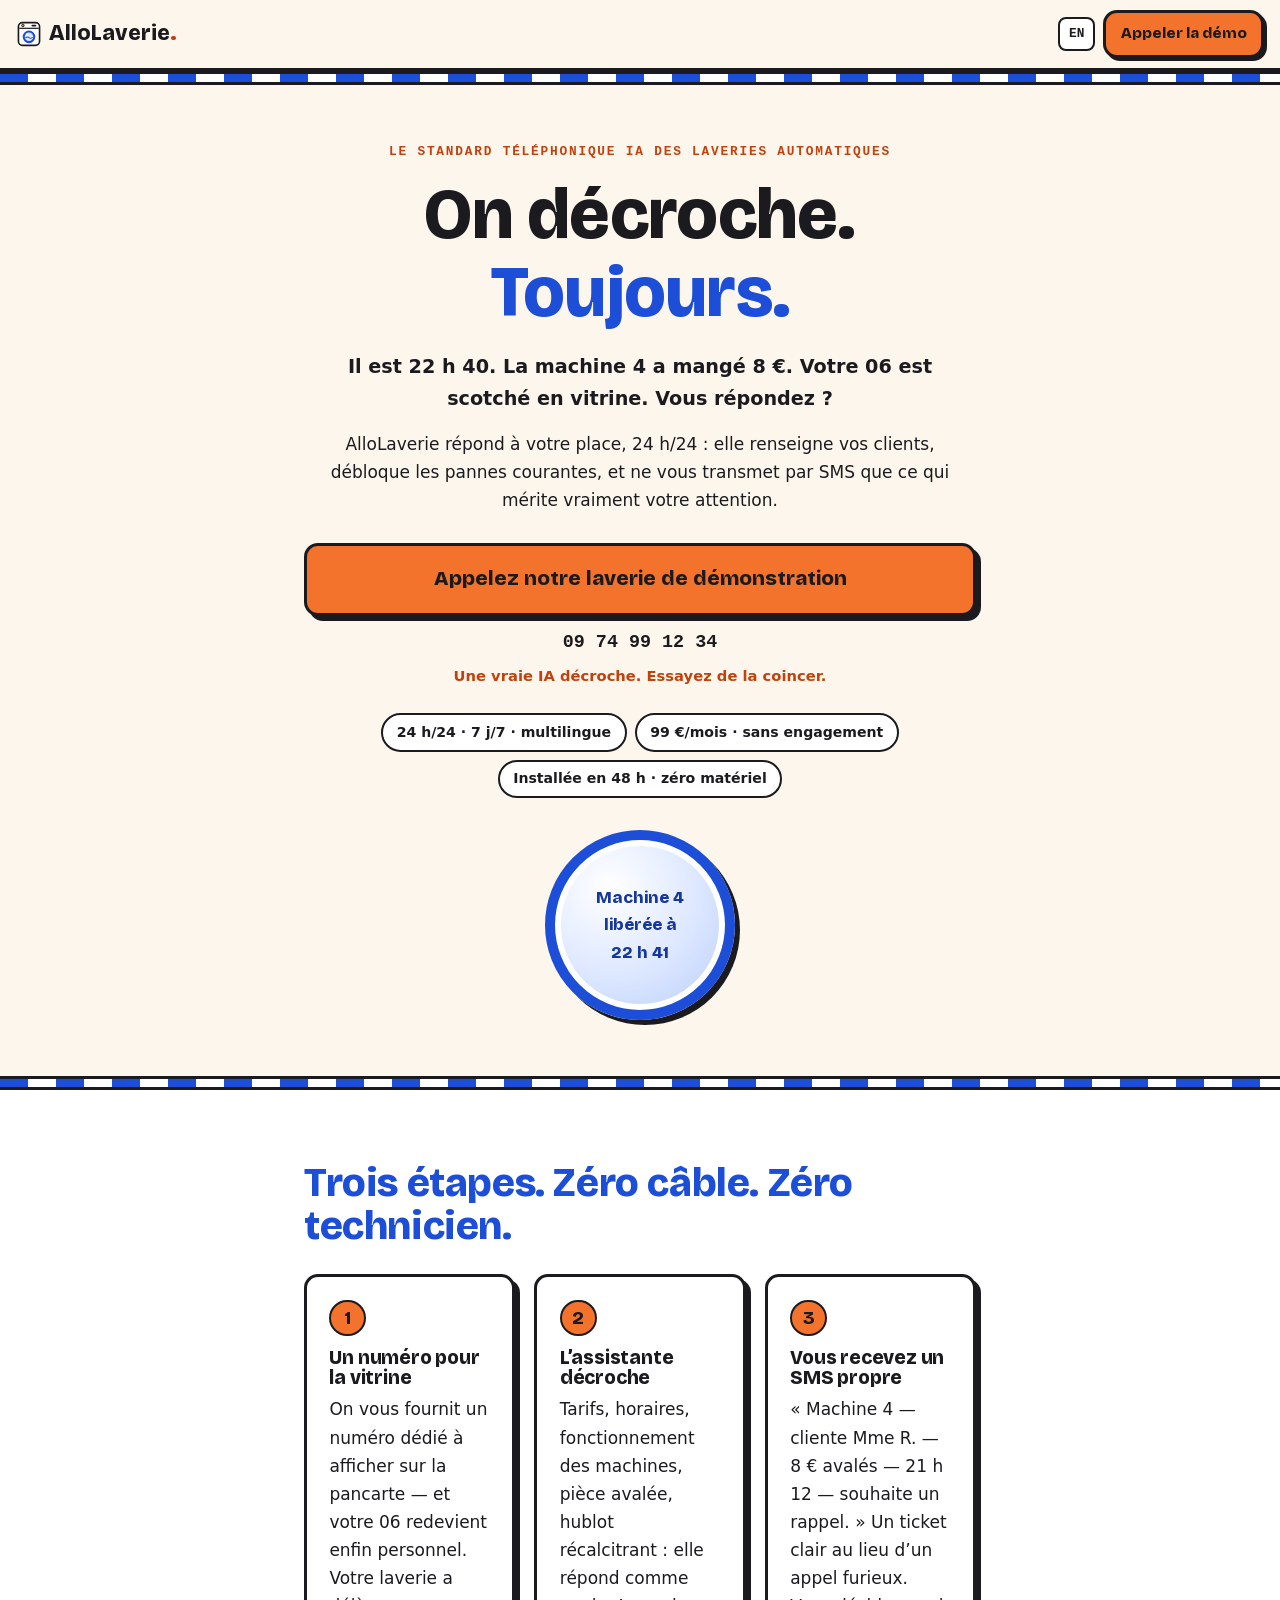
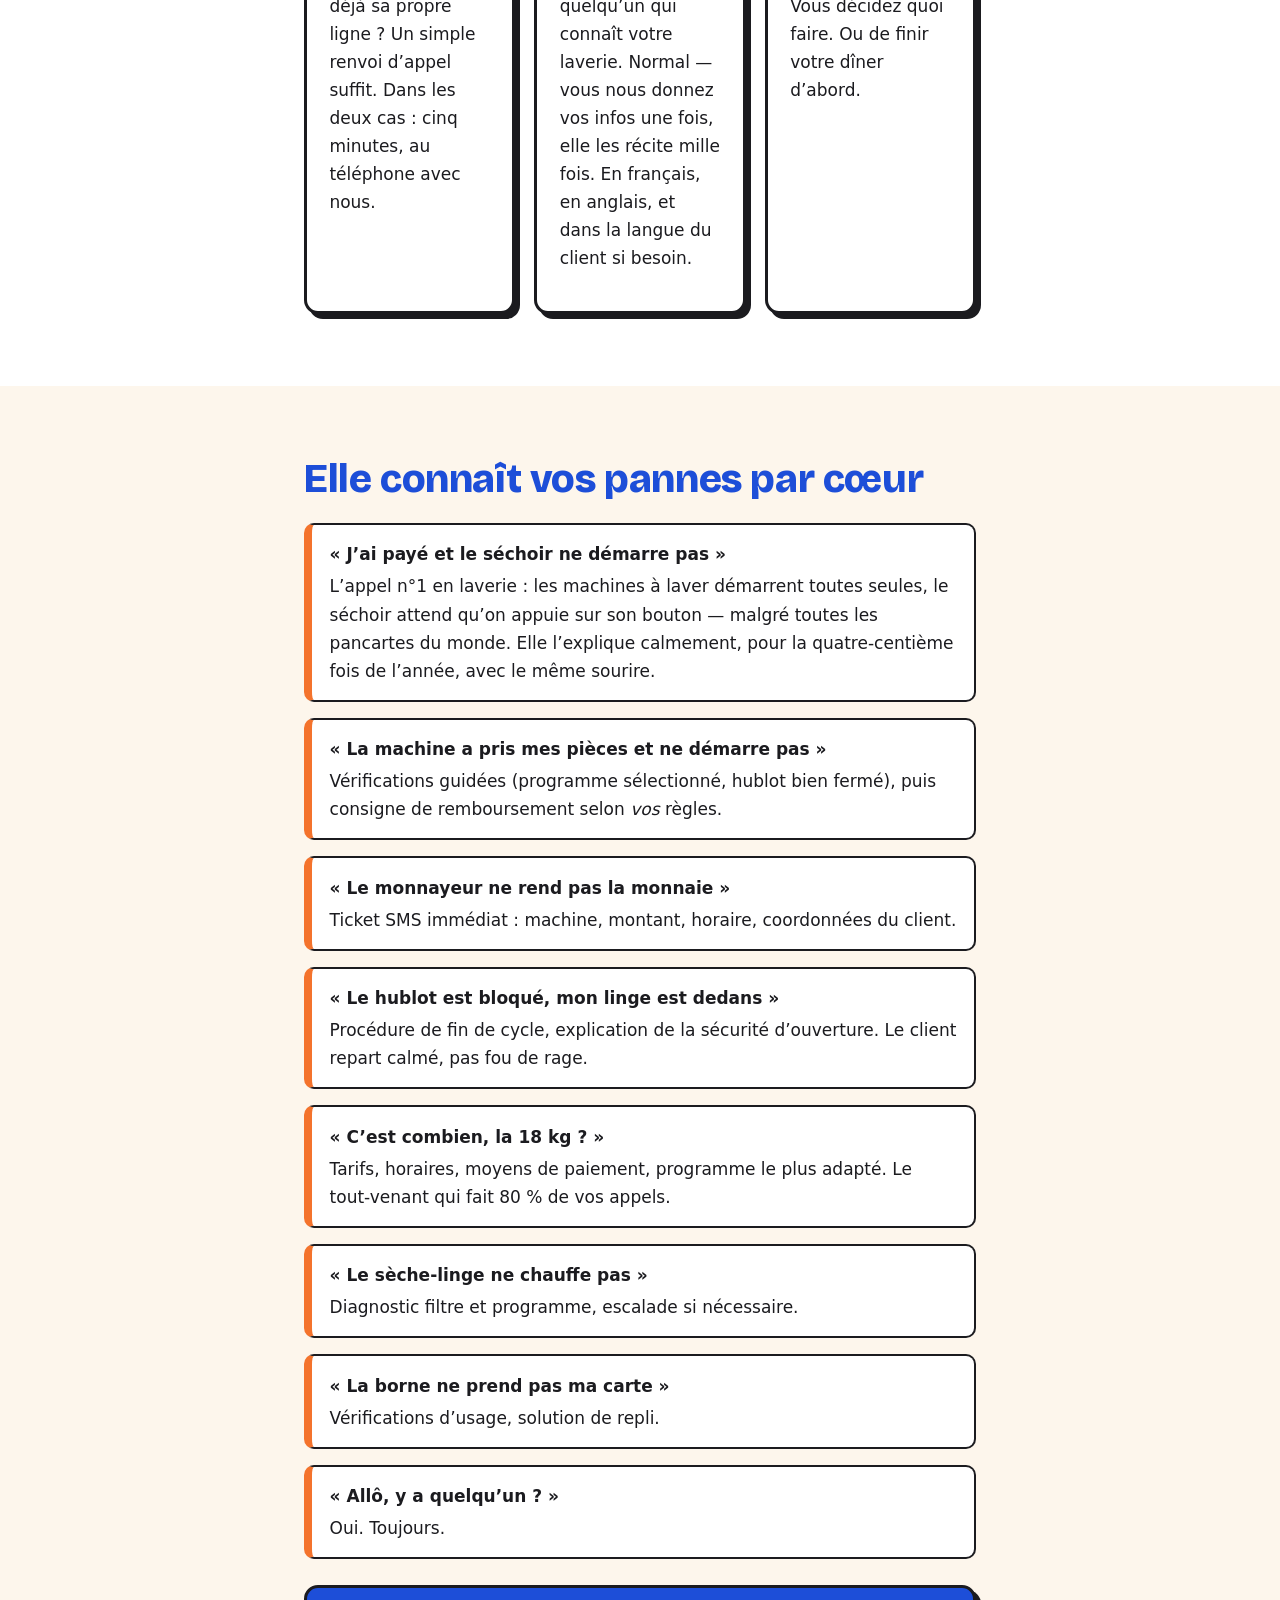
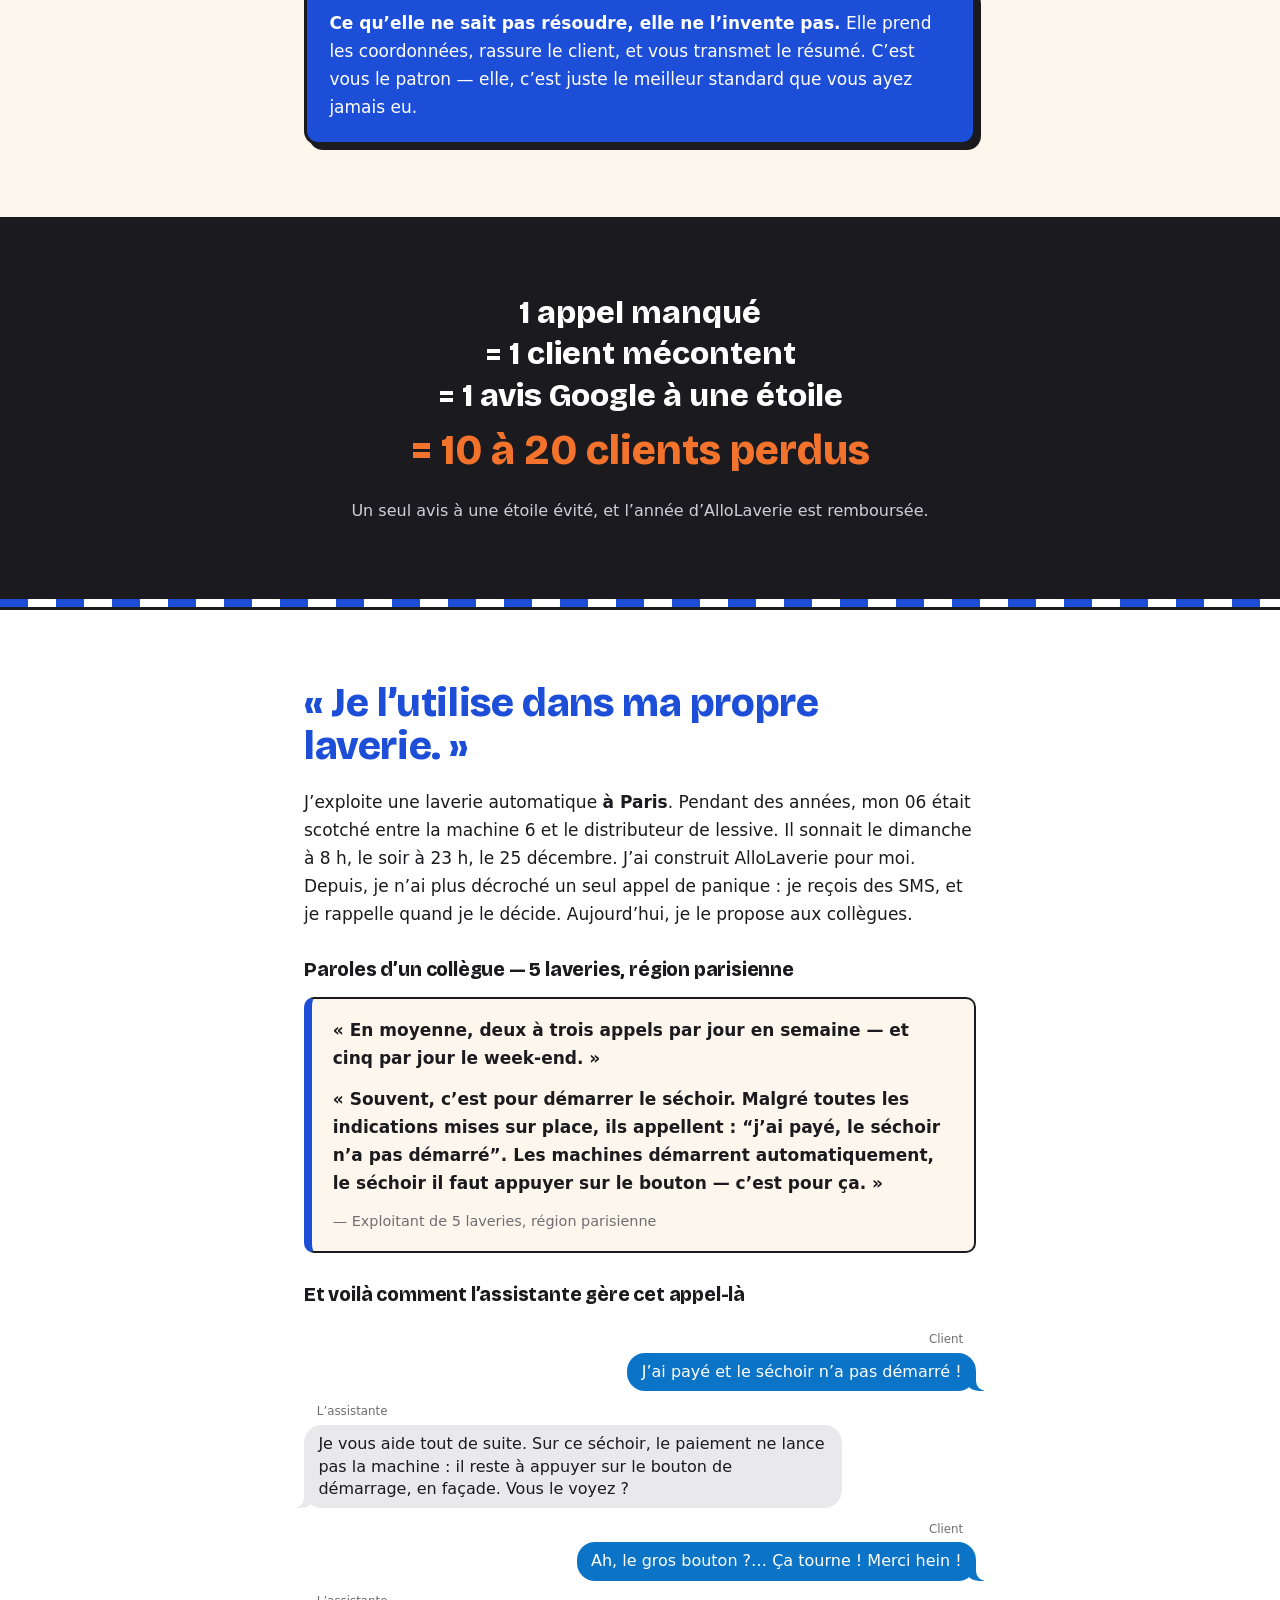
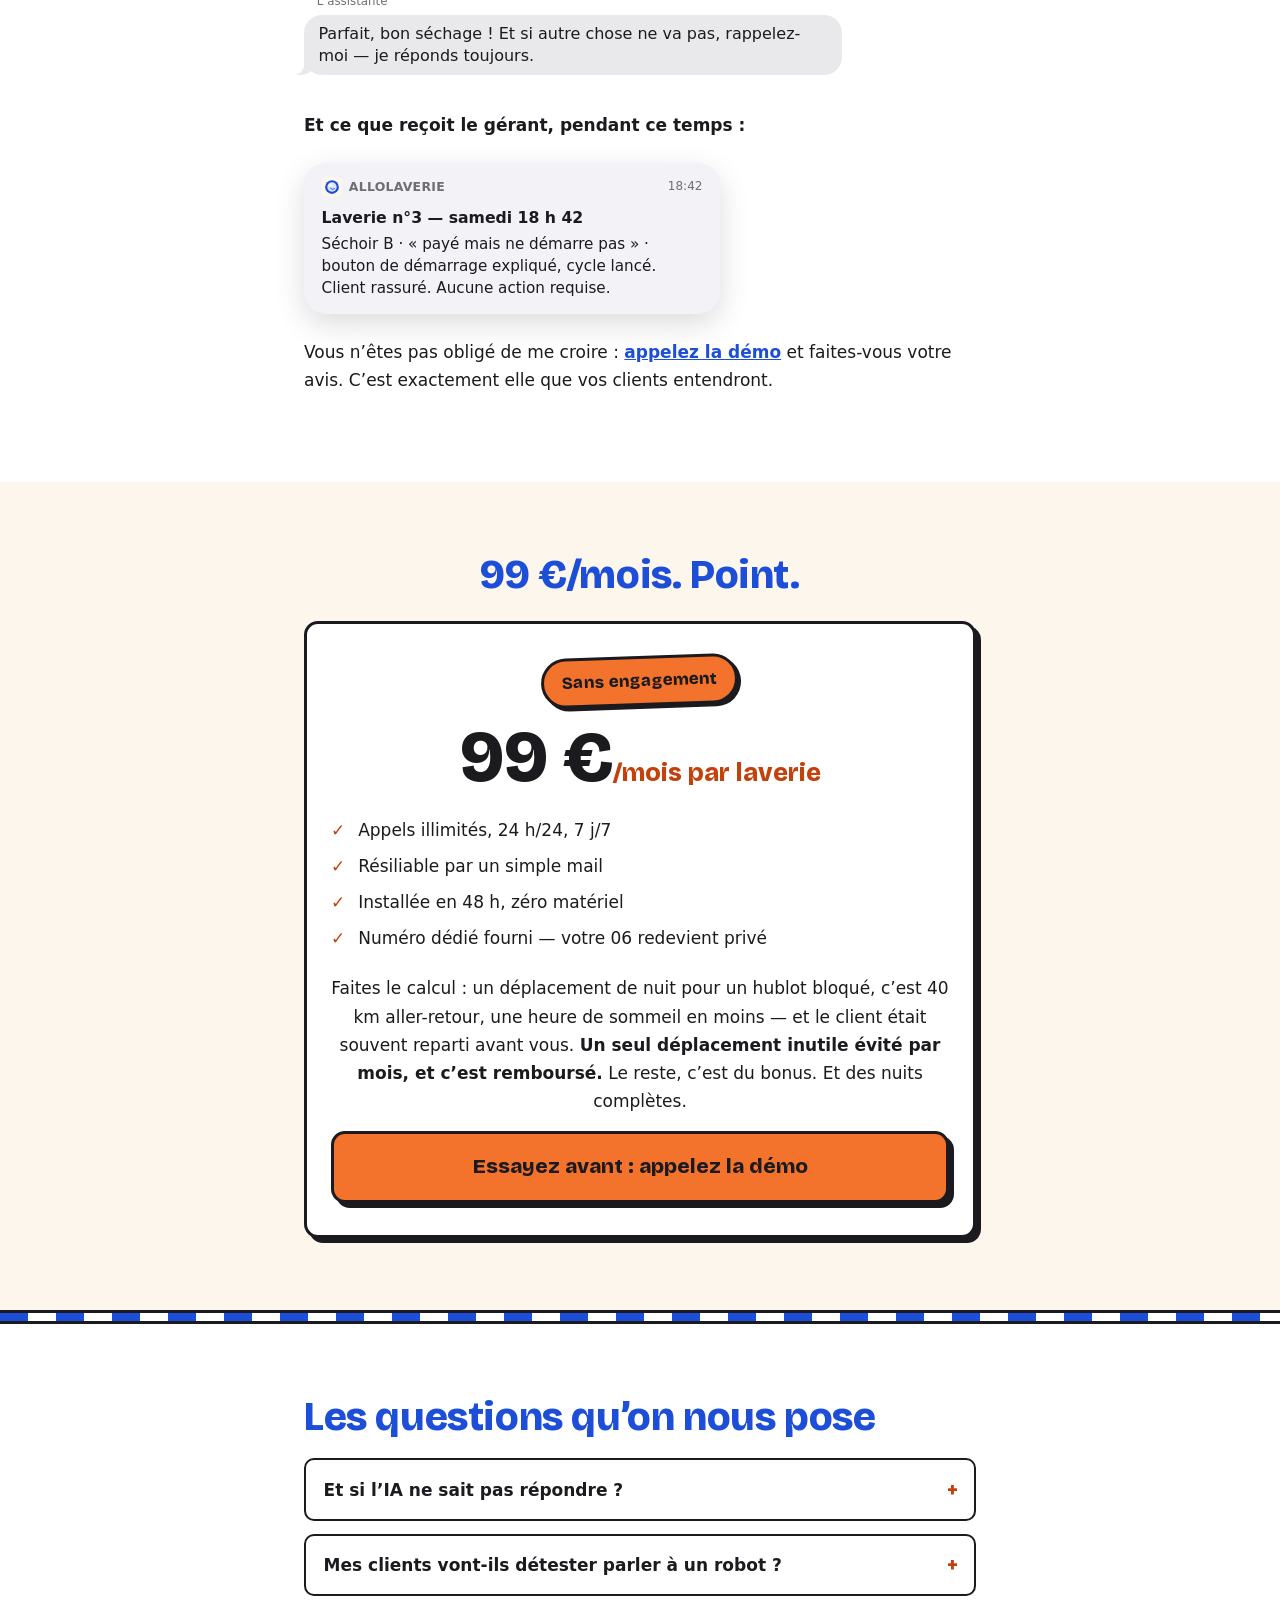
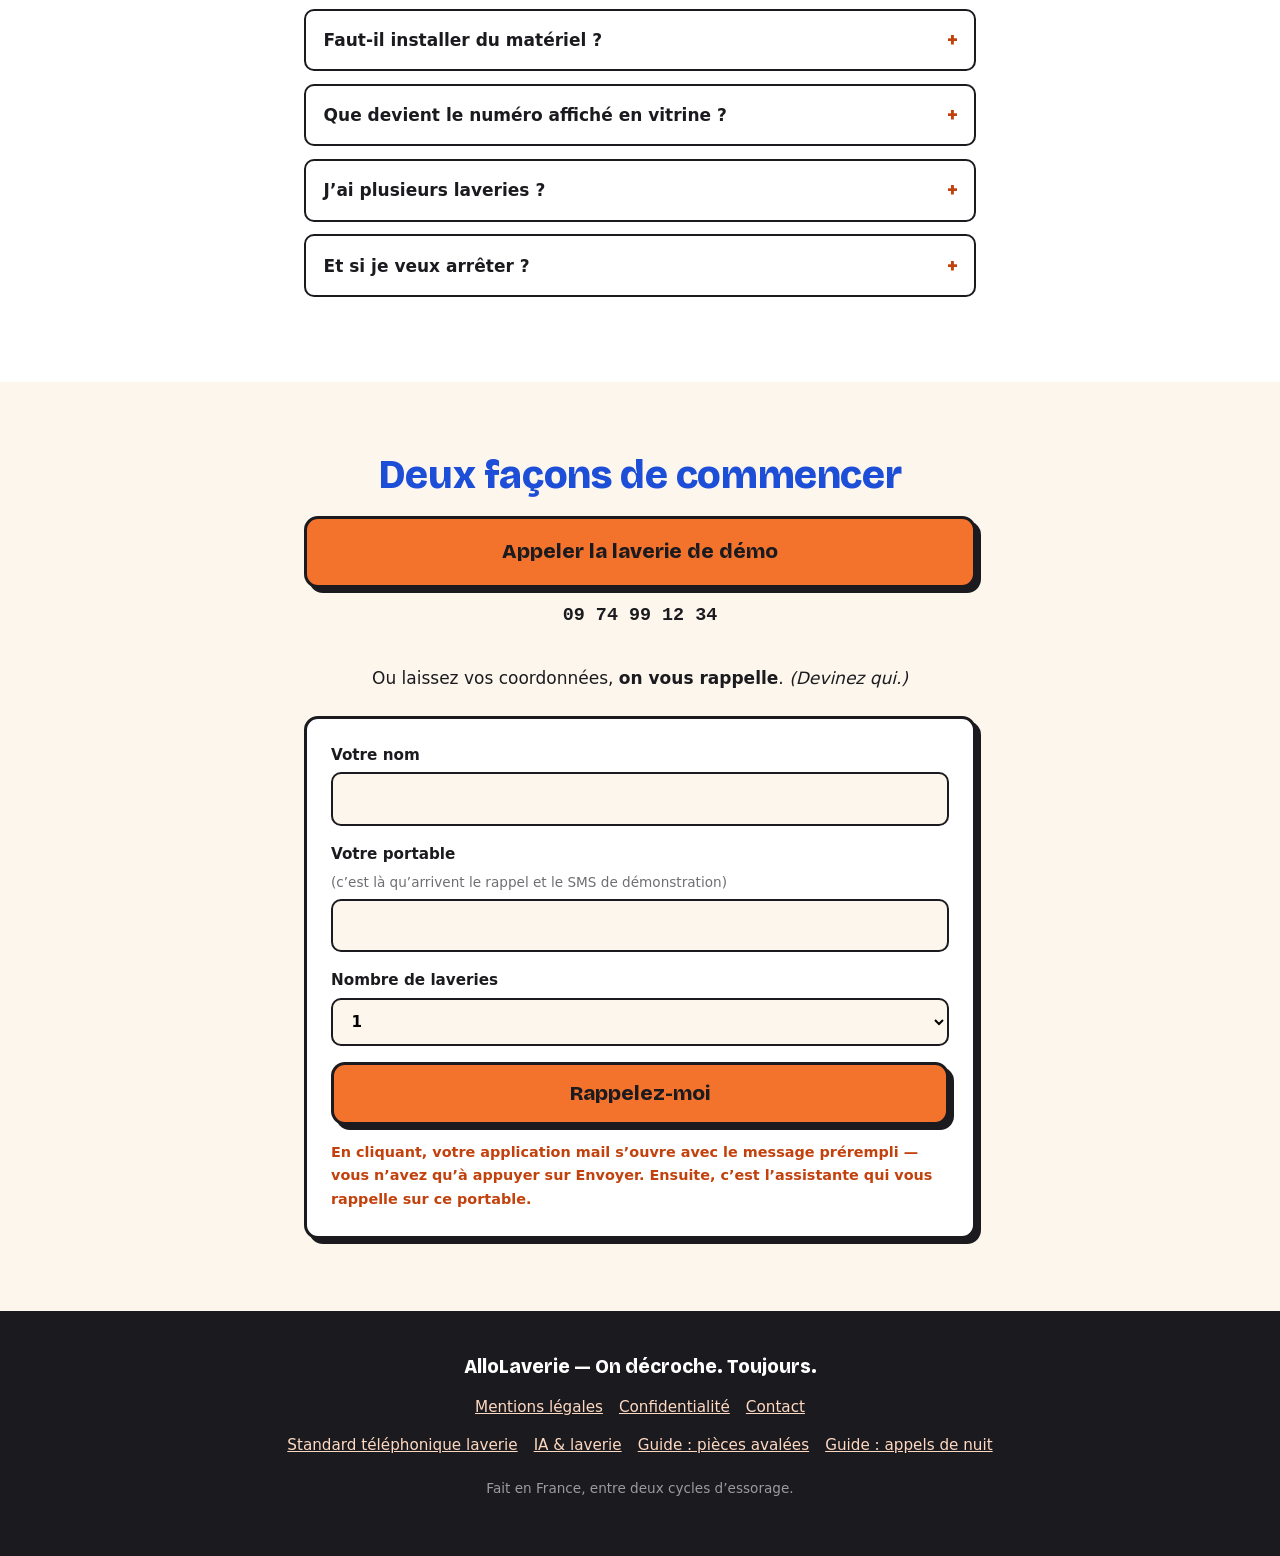
==== index.html @ 51d20155 "AlloLaverie — site vitrine statique (FR/EN) Standard téléphonique IA pour laveries automatiques. His" ====
<!DOCTYPE html>
<html lang="fr">
<head>
  <meta charset="utf-8">
  <meta name="viewport" content="width=device-width, initial-scale=1">
  <title>AlloLaverie — Standard téléphonique IA pour laveries automatiques. On décroche. Toujours.</title>
  <meta name="description" content="AlloLaverie est un standard téléphonique IA pour laveries automatiques en France : réponse 24 h/24, diagnostic des pannes courantes, résumé par SMS au gérant. 99 €/mois sans engagement, installé en 48 h sans matériel.">
  <link rel="canonical" href="https://allolaverie.fr/">
  <link rel="alternate" hreflang="fr" href="https://allolaverie.fr/">
  <link rel="alternate" hreflang="en" href="https://allolaverie.fr/en/">
  <link rel="alternate" hreflang="x-default" href="https://allolaverie.fr/">
  <link rel="icon" href="/assets/img/favicon.svg" type="image/svg+xml">
  <link rel="preload" href="/assets/fonts/bricolage-800-latin.woff2" as="font" type="font/woff2" crossorigin>
  <link rel="stylesheet" href="/assets/style.css">
  <meta name="theme-color" content="#fdf6ec">

  <!-- Open Graph / Facebook — canal d’acquisition principal -->
  <meta property="og:type" content="website">
  <meta property="og:url" content="https://allolaverie.fr/">
  <meta property="og:title" content="AlloLaverie — On décroche. Toujours.">
  <meta property="og:description" content="Le standard téléphonique IA des laveries automatiques. Vos clients sont renseignés 24 h/24, vous recevez un SMS propre au lieu d’un appel furieux. 99 €/mois, sans engagement, zéro matériel.">
  <meta property="og:image" content="https://allolaverie.fr/assets/img/og-image.png">
  <meta property="og:locale" content="fr_FR">
  <meta name="twitter:card" content="summary_large_image">

  <script type="application/ld+json">
  {
    "@context": "https://schema.org",
    "@graph": [
      {
        "@type": "Organization",
        "@id": "https://allolaverie.fr/#org",
        "name": "AlloLaverie",
        "url": "https://allolaverie.fr/",
        "logo": "https://allolaverie.fr/assets/img/favicon.svg",
        "slogan": "On décroche. Toujours.",
        "description": "AlloLaverie est un standard téléphonique IA pour laveries automatiques en France : réponse 24 h/24, diagnostic des pannes courantes, résumé par SMS au gérant, 99 €/mois sans engagement.",
        "email": "aravinthan.krishnakumar@gmail.com",
        "areaServed": "FR"
      },
      {
        "@type": "SoftwareApplication",
        "name": "AlloLaverie",
        "applicationCategory": "BusinessApplication",
        "operatingSystem": "Téléphone — aucun matériel ni logiciel à installer",
        "description": "Standard téléphonique IA pour laveries automatiques : l’assistante vocale répond 24 h/24 et 7 j/7, renseigne les clients (tarifs, fonctionnement des machines), diagnostique les incidents courants (pièces avalées, monnaie non rendue, hublot bloqué) et transmet au gérant un résumé par SMS.",
        "offers": {
          "@type": "Offer",
          "price": "99",
          "priceCurrency": "EUR",
          "description": "99 € par mois et par laverie, sans engagement, installation en 48 h : numéro dédié fourni pour la vitrine, ou renvoi d’appel de la ligne existante."
        },
        "provider": { "@id": "https://allolaverie.fr/#org" },
        "inLanguage": "fr"
      },
      {
        "@type": "FAQPage",
        "mainEntity": [
          {
            "@type": "Question",
            "name": "Et si l’IA ne sait pas répondre ?",
            "acceptedAnswer": { "@type": "Answer", "text": "Elle ne bluffe jamais. Quand elle atteint sa limite, elle prend le nom, le numéro et le problème, annonce un rappel, et envoie le résumé par SMS au gérant. Le client est écouté, le gérant est prévenu." }
          },
          {
            "@type": "Question",
            "name": "Mes clients vont-ils détester parler à un robot ?",
            "acceptedAnswer": { "@type": "Answer", "text": "Ce que les clients détestent, c’est tomber sur un répondeur — ou sur rien. L’assistante décroche à la première sonnerie, parle naturellement et règle la majorité des cas sur-le-champ. Une démo appelable permet de juger sur pièce." }
          },
          {
            "@type": "Question",
            "name": "Faut-il installer du matériel ?",
            "acceptedAnswer": { "@type": "Answer", "text": "Non. Pas de boîtier, pas de carte SIM, pas de technicien. Un numéro dédié à afficher en vitrine, ou un renvoi d’appel si la laverie possède sa propre ligne — activé en cinq minutes." }
          },
          {
            "@type": "Question",
            "name": "Que devient le numéro affiché en vitrine ?",
            "acceptedAnswer": { "@type": "Answer", "text": "Si le numéro affiché est le 06 personnel du gérant (le cas le plus courant), AlloLaverie fournit un numéro dédié à afficher à la place et le portable redevient privé. Si la laverie possède sa propre ligne, un renvoi d’appel vers AlloLaverie suffit, sans rien changer en vitrine." }
          },
          {
            "@type": "Question",
            "name": "J’ai plusieurs laveries ?",
            "acceptedAnswer": { "@type": "Answer", "text": "Chaque site a sa configuration (tarifs, machines, horaires) et chaque SMS indique quelle laverie appelle. Comptez 99 € par mois et par laverie ; au-delà de trois, contactez-nous." }
          },
          {
            "@type": "Question",
            "name": "Et si je veux arrêter ?",
            "acceptedAnswer": { "@type": "Answer", "text": "Sans engagement : un mail, le renvoi d’appel est coupé, tout redevient comme avant. Sans frais ni préavis." }
          }
        ]
      }
    ]
  }
  </script>
</head>
<body>
  <a class="skip-link" href="#contenu-principal">Aller au contenu</a>

  <header class="site">
    <a class="logo" href="/"><img src="/assets/img/picto-laverie.svg" alt="" width="26" height="26">AlloLaverie<span class="point">.</span></a>
    <div class="header-droite">
      <a class="btn-lang" href="/en/" hreflang="en" lang="en">EN</a>
      <a class="btn btn-appel-mini" href="tel:+33974991234">Appeler la démo</a>
    </div>
  </header>
  <div class="rayures" role="presentation"></div>

  <main id="contenu-principal">

    <!-- ================= HERO ================= -->
    <section class="hero centre">
      <div class="contenu">
        <p class="surtitre">Le standard téléphonique IA des laveries automatiques</p>
        <h1>On décroche.<br><span class="accent">Toujours.</span></h1>
        <p class="douleur">Il est 22 h 40. La machine 4 a mangé 8 €. Votre 06 est scotché en vitrine. Vous répondez&nbsp;?</p>
        <p class="pitch">AlloLaverie répond à votre place, 24&nbsp;h/24&nbsp;: elle renseigne vos clients, débloque les pannes courantes, et ne vous transmet par SMS que ce qui mérite vraiment votre attention.</p>

        <a class="btn btn-appel" href="tel:+33974991234">Appelez notre laverie de démonstration</a>
        <p class="numero-demo">09 74 99 12 34</p>
        <p class="numero-note">Une vraie IA décroche. Essayez de la coincer.</p>

        <ul class="badges">
          <li>24 h/24 · 7 j/7 · multilingue</li>
          <li>99 €/mois · sans engagement</li>
          <li>Installée en 48 h · zéro matériel</li>
        </ul>

        <div class="hublot" aria-hidden="true">
          <span>Machine 4<br>libérée à<br>22 h 41</span>
        </div>
      </div>
    </section>

    <div class="rayures" role="presentation"></div>

    <!-- ================= COMMENT ÇA MARCHE ================= -->
    <section class="fond-blanc" id="comment-ca-marche">
      <div class="contenu">
        <h2>Trois étapes. Zéro câble. Zéro technicien.</h2>
        <div class="etapes">
          <article class="etape">
            <span class="num" aria-hidden="true">1</span>
            <h3>Un numéro pour la vitrine</h3>
            <p>On vous fournit un numéro dédié à afficher sur la pancarte — et votre 06 redevient enfin personnel. Votre laverie a déjà sa propre ligne&nbsp;? Un simple renvoi d’appel suffit. Dans les deux cas&nbsp;: cinq minutes, au téléphone avec nous.</p>
          </article>
          <article class="etape">
            <span class="num" aria-hidden="true">2</span>
            <h3>L’assistante décroche</h3>
            <p>Tarifs, horaires, fonctionnement des machines, pièce avalée, hublot récalcitrant&nbsp;: elle répond comme quelqu’un qui connaît votre laverie. Normal — vous nous donnez vos infos une fois, elle les récite mille fois. En français, en anglais, et dans la langue du client si besoin.</p>
          </article>
          <article class="etape">
            <span class="num" aria-hidden="true">3</span>
            <h3>Vous recevez un SMS propre</h3>
            <p>«&nbsp;Machine 4 — cliente Mme R. — 8 € avalés — 21 h 12 — souhaite un rappel.&nbsp;» Un ticket clair au lieu d’un appel furieux. Vous décidez quoi faire. Ou de finir votre dîner d’abord.</p>
          </article>
        </div>
      </div>
    </section>

    <!-- ================= INCIDENTS ================= -->
    <section id="incidents">
      <div class="contenu">
        <h2>Elle connaît vos pannes par cœur</h2>
        <ul class="incidents">
          <li>
            <span class="citation">«&nbsp;J’ai payé et le séchoir ne démarre pas&nbsp;»</span>
            L’appel n°1 en laverie&nbsp;: les machines à laver démarrent toutes seules, le séchoir attend qu’on appuie sur son bouton — malgré toutes les pancartes du monde. Elle l’explique calmement, pour la quatre-centième fois de l’année, avec le même sourire.
          </li>
          <li>
            <span class="citation">«&nbsp;La machine a pris mes pièces et ne démarre pas&nbsp;»</span>
            Vérifications guidées (programme sélectionné, hublot bien fermé), puis consigne de remboursement selon <em>vos</em> règles.
          </li>
          <li>
            <span class="citation">«&nbsp;Le monnayeur ne rend pas la monnaie&nbsp;»</span>
            Ticket SMS immédiat&nbsp;: machine, montant, horaire, coordonnées du client.
          </li>
          <li>
            <span class="citation">«&nbsp;Le hublot est bloqué, mon linge est dedans&nbsp;»</span>
            Procédure de fin de cycle, explication de la sécurité d’ouverture. Le client repart calmé, pas fou de rage.
          </li>
          <li>
            <span class="citation">«&nbsp;C’est combien, la 18 kg&nbsp;?&nbsp;»</span>
            Tarifs, horaires, moyens de paiement, programme le plus adapté. Le tout-venant qui fait 80&nbsp;% de vos appels.
          </li>
          <li>
            <span class="citation">«&nbsp;Le sèche-linge ne chauffe pas&nbsp;»</span>
            Diagnostic filtre et programme, escalade si nécessaire.
          </li>
          <li>
            <span class="citation">«&nbsp;La borne ne prend pas ma carte&nbsp;»</span>
            Vérifications d’usage, solution de repli.
          </li>
          <li>
            <span class="citation">«&nbsp;Allô, y a quelqu’un&nbsp;?&nbsp;»</span>
            Oui. Toujours.
          </li>
        </ul>
        <div class="encadre">
          <p><strong>Ce qu’elle ne sait pas résoudre, elle ne l’invente pas.</strong> Elle prend les coordonnées, rassure le client, et vous transmet le résumé. C’est vous le patron — elle, c’est juste le meilleur standard que vous ayez jamais eu.</p>
        </div>
      </div>
    </section>

    <!-- ================= L'ARITHMÉTIQUE ================= -->
    <section class="arithmetique" aria-label="Le coût réel d'un appel manqué">
      <div class="contenu centre">
        <p class="ligne">1 appel manqué</p>
        <p class="ligne">= 1 client mécontent</p>
        <p class="ligne">= 1 avis Google à une étoile</p>
        <p class="ligne finale">= 10 à 20 clients perdus</p>
        <p class="morale">Un seul avis à une étoile évité, et l’année d’AlloLaverie est remboursée.</p>
      </div>
    </section>

    <div class="rayures" role="presentation"></div>

    <!-- ================= PREUVE ================= -->
    <section class="fond-blanc" id="preuve">
      <div class="contenu">
        <h2>«&nbsp;Je l’utilise dans ma propre laverie.&nbsp;»</h2>

        <p>J’exploite une laverie automatique <strong>à Paris</strong>. Pendant des années, mon 06 était scotché entre la machine 6 et le distributeur de lessive. Il sonnait le dimanche à 8 h, le soir à 23 h, le 25 décembre. J’ai construit AlloLaverie pour moi. Depuis, je n’ai plus décroché un seul appel de panique&nbsp;: je reçois des SMS, et je rappelle quand je le décide. Aujourd’hui, je le propose aux collègues.</p>

        <h3 style="margin-top:2rem;">Paroles d’un collègue — 5 laveries, région parisienne</h3>
        <blockquote class="temoignage">
          <p>«&nbsp;En moyenne, deux à trois appels par jour en semaine — et cinq par jour le week-end.&nbsp;»</p>
          <p>«&nbsp;Souvent, c’est pour démarrer le séchoir. Malgré toutes les indications mises sur place, ils appellent&nbsp;: “j’ai payé, le séchoir n’a pas démarré”. Les machines démarrent automatiquement, le séchoir il faut appuyer sur le bouton — c’est pour ça.&nbsp;»</p>
          <footer>— Exploitant de 5 laveries, région parisienne</footer>
        </blockquote>

        <h3 style="margin-top:2rem;">Et voilà comment l’assistante gère cet appel-là</h3>
        <div class="transcript">
          <div class="msg client">
            <span class="qui">Client</span>
            <p class="bulle">J’ai payé et le séchoir n’a pas démarré&nbsp;!</p>
          </div>
          <div class="msg ia">
            <span class="qui">L’assistante</span>
            <p class="bulle">Je vous aide tout de suite. Sur ce séchoir, le paiement ne lance pas la machine&nbsp;: il reste à appuyer sur le bouton de démarrage, en façade. Vous le voyez&nbsp;?</p>
          </div>
          <div class="msg client">
            <span class="qui">Client</span>
            <p class="bulle">Ah, le gros bouton&nbsp;?… Ça tourne&nbsp;! Merci hein&nbsp;!</p>
          </div>
          <div class="msg ia">
            <span class="qui">L’assistante</span>
            <p class="bulle">Parfait, bon séchage&nbsp;! Et si autre chose ne va pas, rappelez-moi — je réponds toujours.</p>
          </div>
        </div>

        <p><strong>Et ce que reçoit le gérant, pendant ce temps&nbsp;:</strong></p>
        <div class="notif-ios">
          <div class="notif-entete">
            <img class="notif-icone" src="/assets/img/favicon.svg" alt="" width="20" height="20">
            <span class="notif-app">AlloLaverie</span>
            <span class="notif-heure">18:42</span>
          </div>
          <p class="notif-titre">Laverie n°3 — samedi 18 h 42</p>
          <p class="notif-corps">Séchoir B · «&nbsp;payé mais ne démarre pas&nbsp;» · bouton de démarrage expliqué, cycle lancé. Client rassuré. Aucune action requise.</p>
        </div>

        <p>Vous n’êtes pas obligé de me croire&nbsp;: <a href="tel:+33974991234"><strong>appelez la démo</strong></a> et faites-vous votre avis. C’est exactement elle que vos clients entendront.</p>
      </div>
    </section>

    <!-- ================= TARIF ================= -->
    <section id="tarif">
      <div class="contenu centre">
        <h2>99 €/mois. Point.</h2>
        <div class="carte-tarif">
          <p class="pastille">Sans engagement</p>
          <p class="prix">99 €<small>/mois par laverie</small></p>
          <ul class="inclus">
            <li>Appels illimités, 24 h/24, 7 j/7</li>
            <li>Résiliable par un simple mail</li>
            <li>Installée en 48 h, zéro matériel</li>
            <li>Numéro dédié fourni — votre 06 redevient privé</li>
          </ul>
          <p>Faites le calcul&nbsp;: un déplacement de nuit pour un hublot bloqué, c’est 40 km aller-retour, une heure de sommeil en moins — et le client était souvent reparti avant vous. <strong>Un seul déplacement inutile évité par mois, et c’est remboursé.</strong> Le reste, c’est du bonus. Et des nuits complètes.</p>
          <a class="btn btn-appel" href="tel:+33974991234">Essayez avant&nbsp;: appelez la démo</a>
        </div>
      </div>
    </section>

    <div class="rayures" role="presentation"></div>

    <!-- ================= FAQ ================= -->
    <section class="fond-blanc faq" id="faq">
      <div class="contenu">
        <h2>Les questions qu’on nous pose</h2>

        <details>
          <summary>Et si l’IA ne sait pas répondre&nbsp;?</summary>
          <p>Elle ne bluffe jamais. Quand elle atteint sa limite, elle prend le nom, le numéro et le problème, annonce un rappel, et vous envoie le résumé par SMS. Le client est écouté, vous êtes prévenu, personne ne s’énerve dans le vide.</p>
        </details>

        <details>
          <summary>Mes clients vont-ils détester parler à un robot&nbsp;?</summary>
          <p>Ce que vos clients détestent, c’est tomber sur un répondeur. Ou sur rien. L’assistante décroche à la première sonnerie, parle naturellement, et règle la majorité des cas sur-le-champ. Ne nous croyez pas sur parole&nbsp;: la démo est à un appel d’ici.</p>
        </details>

        <details>
          <summary>Faut-il installer du matériel&nbsp;?</summary>
          <p>Non. Rien. Pas de boîtier, pas de carte SIM, pas de technicien qui «&nbsp;passera entre 8 h et 18 h&nbsp;». Un numéro dédié à afficher — ou un renvoi d’appel si vous avez déjà une ligne — activé en cinq minutes, et on le fait avec vous.</p>
        </details>

        <details>
          <summary>Que devient le numéro affiché en vitrine&nbsp;?</summary>
          <p>Si c’est votre 06 perso — le cas de la plupart des collègues — on vous fournit un numéro dédié à afficher à la place, et votre portable redevient enfin privé. Si la laverie a sa propre ligne, vous la renvoyez vers nous et rien ne change. Dans les deux cas, le plus dur de l’installation, c’est de changer la pancarte.</p>
        </details>

        <details>
          <summary>J’ai plusieurs laveries&nbsp;?</summary>
          <p>Chaque site a sa configuration — ses tarifs, ses machines, ses horaires — et chaque SMS vous dit quelle laverie appelle. Comptez 99 €/mois par laverie&nbsp;; au-delà de trois, appelez-nous, on discute.</p>
        </details>

        <details>
          <summary>Et si je veux arrêter&nbsp;?</summary>
          <p>Un mail, le renvoi d’appel est coupé, tout redevient comme avant. Sans frais, sans préavis, sans coup de fil de rétention avec musique d’attente.</p>
        </details>
      </div>
    </section>

    <!-- ================= CTA FINAL ================= -->
    <section id="contact">
      <div class="contenu centre">
        <h2>Deux façons de commencer</h2>

        <a class="btn btn-appel" href="tel:+33974991234">Appeler la laverie de démo</a>
        <p class="numero-demo">09 74 99 12 34</p>

        <p style="margin-top:2rem;">Ou laissez vos coordonnées, <strong>on vous rappelle</strong>. <em>(Devinez qui.)</em></p>

        <form class="rappel" action="mailto:aravinthan.krishnakumar@gmail.com" method="POST" enctype="text/plain"
              data-subject="AlloLaverie — demande de test"
              data-labels="Nom|Portable|Nombre de laveries"
              data-confirm="Votre application mail vient de s’ouvrir avec le message prérempli — appuyez sur Envoyer, et c’est fait.">
          <label>Votre nom
            <input type="text" name="nom" required autocomplete="name">
          </label>
          <label>Votre portable <span class="aide">(c’est là qu’arrivent le rappel et le SMS de démonstration)</span>
            <input type="tel" name="portable" required autocomplete="tel" inputmode="tel">
          </label>
          <label>Nombre de laveries
            <select name="laveries" required>
              <option value="1">1</option>
              <option value="2-5">2 à 5</option>
              <option value="5+">Plus de 5</option>
            </select>
          </label>
          <button class="btn btn-appel" type="submit">Rappelez-moi</button>
          <p class="note-form">En cliquant, votre application mail s’ouvre avec le message prérempli — vous n’avez qu’à appuyer sur Envoyer. Ensuite, c’est l’assistante qui vous rappelle sur ce portable.</p>
        </form>
      </div>
    </section>
  </main>

  <!-- Barre d’appel collante (mobile) -->
  <div class="barre-appel">
    <a class="btn btn-appel" href="tel:+33974991234">☎&nbsp;&nbsp;Appeler la démo — 09 74 99 12 34</a>
  </div>

  <footer class="site">
    <p class="signature">AlloLaverie — On décroche. Toujours.</p>
    <nav>
      <a href="/mentions-legales/">Mentions légales</a>
      <a href="/confidentialite/">Confidentialité</a>
      <a href="mailto:aravinthan.krishnakumar@gmail.com">Contact</a>
    </nav>
    <nav aria-label="Guides">
      <a href="/standard-telephonique-laverie/">Standard téléphonique laverie</a>
      <a href="/ia-laverie-automatique/">IA &amp; laverie</a>
      <a href="/guide/machine-avale-pieces/">Guide&nbsp;: pièces avalées</a>
      <a href="/guide/gerer-appels-laverie-nuit-weekend/">Guide&nbsp;: appels de nuit</a>
    </nav>
    <p class="clin-oeil">Fait en France, entre deux cycles d’essorage.</p>
  </footer>

  <script src="/assets/main.js" defer></script>
</body>
</html>
---- assets/style.css ----
/* ============================================================
   AlloLaverie — piste A « rétro-laverie moderne »
   Palette : bleu de travail / crème / orange 70s / encre
   ============================================================ */

@font-face {
  font-family: "Bricolage Grotesque";
  font-style: normal;
  font-weight: 800;
  font-display: swap;
  src: url("/assets/fonts/bricolage-800-latin.woff2") format("woff2");
}

:root {
  --bleu: #1d4ed8;
  --bleu-fonce: #16389c;
  --creme: #fdf6ec;
  --orange: #f4732c;
  --orange-fonce: #c2410c;
  --encre: #1b1b1f;
  --blanc: #ffffff;
  --display: "Bricolage Grotesque", "Arial Black", system-ui, sans-serif;
  --texte: system-ui, -apple-system, "Segoe UI", Roboto, sans-serif;
  --mono: ui-monospace, "SF Mono", "Cascadia Mono", Menlo, monospace;
  --ombre: 5px 5px 0 var(--encre);
  --bord: 3px solid var(--encre);
  --rayon: 14px;
}

* { box-sizing: border-box; margin: 0; padding: 0; }

html { scroll-behavior: smooth; }

body {
  font-family: var(--texte);
  font-size: 1.0625rem; /* 17px — cible 50+ */
  line-height: 1.65;
  color: var(--encre);
  background: var(--creme);
  -webkit-font-smoothing: antialiased;
}

img { max-width: 100%; height: auto; display: block; }

a { color: var(--bleu); }
a:hover { color: var(--bleu-fonce); }

h1, h2, h3 {
  font-family: var(--display);
  font-weight: 800;
  line-height: 1.08;
  letter-spacing: -0.01em;
}

h1 { font-size: clamp(2.5rem, 9vw, 4.5rem); color: var(--encre); }
h2 { font-size: clamp(1.7rem, 6vw, 2.5rem); color: var(--bleu); margin-bottom: 1.2rem; }
h3 { font-size: 1.2rem; margin-bottom: 0.4rem; }

p { margin-bottom: 1rem; }

/* ---------- Rayures « auvent de devanture » ---------- */
.rayures {
  height: 14px;
  background: repeating-linear-gradient(
    90deg,
    var(--bleu) 0 28px,
    var(--blanc) 28px 56px
  );
  border-top: var(--bord);
  border-bottom: var(--bord);
}

/* ---------- Header ---------- */
header.site {
  position: sticky;
  top: 0;
  z-index: 50;
  display: flex;
  align-items: center;
  justify-content: space-between;
  gap: 0.75rem;
  padding: 0.6rem 1rem;
  background: var(--creme);
  border-bottom: var(--bord);
}

.logo {
  display: inline-flex;
  align-items: center;
  font-family: var(--display);
  font-weight: 800;
  font-size: 1.35rem;
  color: var(--encre);
  text-decoration: none;
}
.logo img { width: 26px; height: 26px; margin-right: 0.45rem; }

.header-droite { display: flex; align-items: center; gap: 0.5rem; }

.btn-lang {
  font-family: var(--mono);
  font-weight: 700;
  font-size: 0.8rem;
  color: var(--encre);
  background: var(--blanc);
  border: 2px solid var(--encre);
  border-radius: 8px;
  padding: 0.3rem 0.55rem;
  text-decoration: none;
}
.logo .point { color: var(--orange-fonce); }

/* ---------- Boutons ---------- */
.btn {
  display: inline-block;
  font-family: var(--display);
  font-weight: 800;
  text-align: center;
  text-decoration: none;
  cursor: pointer;
  border: var(--bord);
  border-radius: var(--rayon);
  transition: transform 0.08s ease, box-shadow 0.08s ease;
}
.btn:hover { color: var(--encre); }
.btn:active { transform: translate(3px, 3px); box-shadow: 2px 2px 0 var(--encre); }

.btn-appel {
  background: var(--orange);
  color: var(--encre);
  font-size: 1.3rem;
  padding: 1rem 1.6rem;
  box-shadow: var(--ombre);
  width: 100%;
}

.btn-appel-mini {
  background: var(--orange);
  color: var(--encre);
  font-size: 0.95rem;
  padding: 0.55rem 0.9rem;
  box-shadow: 3px 3px 0 var(--encre);
  white-space: nowrap;
}

.btn-secondaire {
  background: var(--blanc);
  color: var(--encre);
  font-size: 1.05rem;
  padding: 0.85rem 1.4rem;
  box-shadow: var(--ombre);
}

/* ---------- Sections ---------- */
section, .section {
  padding: 3.2rem 1.25rem;
}

.contenu {
  max-width: 42rem;
  margin: 0 auto;
}

.centre { text-align: center; }

/* ---------- Hero ---------- */
.hero { padding-top: 3.5rem; padding-bottom: 3.5rem; }

.surtitre {
  font-family: var(--mono);
  font-size: 0.8rem;
  font-weight: 700;
  letter-spacing: 0.14em;
  text-transform: uppercase;
  color: var(--orange-fonce);
  margin-bottom: 0.9rem;
}

.hero h1 { margin-bottom: 1.2rem; }
.hero h1 .accent { color: var(--bleu); }

.douleur {
  font-size: 1.2rem;
  font-weight: 600;
  margin-bottom: 1rem;
}

.hero .pitch { margin-bottom: 1.8rem; }

.numero-demo {
  font-family: var(--mono);
  font-size: 1.15rem;
  font-weight: 700;
  margin-top: 0.8rem;
  margin-bottom: 0.3rem;
}

.numero-note {
  font-size: 0.92rem;
  color: var(--orange-fonce);
  font-weight: 600;
}

/* Hublot décoratif */
.hublot {
  width: 190px;
  height: 190px;
  margin: 2rem auto 0;
  border-radius: 50%;
  border: 10px solid var(--bleu);
  background: radial-gradient(circle at 32% 28%, #ffffff 0%, #dbe6ff 55%, #b9cdfb 100%);
  box-shadow: var(--ombre), inset 0 0 0 6px var(--blanc);
  display: flex;
  align-items: center;
  justify-content: center;
  text-align: center;
  padding: 1rem;
}
.hublot span {
  font-family: var(--display);
  font-weight: 800;
  font-size: 1.05rem;
  color: var(--bleu-fonce);
}

/* Badges de réassurance */
.badges {
  display: flex;
  flex-wrap: wrap;
  gap: 0.5rem;
  justify-content: center;
  margin-top: 1.6rem;
  list-style: none;
}
.badges li {
  background: var(--blanc);
  border: 2px solid var(--encre);
  border-radius: 999px;
  padding: 0.35rem 0.85rem;
  font-size: 0.88rem;
  font-weight: 600;
}

/* Pastille prix façon macaron 70s */
.pastille {
  display: inline-block;
  background: var(--orange);
  border: var(--bord);
  border-radius: 999px;
  box-shadow: 3px 3px 0 var(--encre);
  padding: 0.5rem 1.1rem;
  font-family: var(--display);
  font-weight: 800;
  font-size: 1.05rem;
  transform: rotate(-2deg);
}

/* ---------- Cartes étapes ---------- */
.etapes { display: grid; gap: 1.2rem; margin-top: 1.6rem; }

.etape {
  background: var(--blanc);
  border: var(--bord);
  border-radius: var(--rayon);
  box-shadow: var(--ombre);
  padding: 1.4rem;
}

.etape .num {
  display: inline-flex;
  align-items: center;
  justify-content: center;
  width: 2.3rem;
  height: 2.3rem;
  border-radius: 50%;
  background: var(--orange);
  border: 2px solid var(--encre);
  font-family: var(--display);
  font-weight: 800;
  font-size: 1.15rem;
  margin-bottom: 0.7rem;
}

/* ---------- Incidents ---------- */
.incidents { list-style: none; display: grid; gap: 1rem; margin-top: 1.4rem; }

.incidents li {
  background: var(--blanc);
  border: 2px solid var(--encre);
  border-left: 8px solid var(--orange);
  border-radius: 10px;
  padding: 0.95rem 1.1rem;
}
.incidents .citation {
  display: block;
  font-weight: 700;
  margin-bottom: 0.25rem;
}

.encadre {
  margin-top: 1.6rem;
  background: var(--bleu);
  color: var(--blanc);
  border: var(--bord);
  border-radius: var(--rayon);
  box-shadow: var(--ombre);
  padding: 1.3rem 1.4rem;
}
.encadre strong { color: var(--blanc); }
.encadre p { margin: 0; }

/* ---------- Preuve : témoignage exploitant ---------- */
.temoignage {
  background: var(--creme);
  border: 2px solid var(--encre);
  border-left: 8px solid var(--bleu);
  border-radius: 10px;
  padding: 1.1rem 1.3rem;
  margin: 1rem 0 1.6rem;
}
.temoignage p {
  font-weight: 600;
  margin-bottom: 0.8rem;
}
.temoignage footer {
  font-size: 0.9rem;
  color: #6e6e73;
}

/* ---------- Preuve : transcript façon iMessage ---------- */
.transcript {
  display: flex;
  flex-direction: column;
  margin: 1.5rem 0;
}

.msg {
  display: flex;
  flex-direction: column;
  max-width: 80%;
  margin-bottom: 0.7rem;
}
.msg.client { align-self: flex-end; align-items: flex-end; }
.msg.ia { align-self: flex-start; align-items: flex-start; }

.msg .qui {
  font-size: 0.74rem;
  color: #6e6e73;
  margin: 0 0.8rem 0.2rem;
}

.bulle {
  position: relative;
  padding: 0.5rem 0.9rem;
  border-radius: 18px;
  font-size: 1rem;
  line-height: 1.4;
  margin: 0;
}
.msg.client .bulle { background: #0b74c7; color: #fff; }
.msg.ia .bulle { background: #e9e9eb; color: #1b1b1f; }

/* Queues des bulles (technique du double pseudo-élément) */
.msg .bulle::before {
  content: "";
  position: absolute;
  bottom: 0;
  width: 20px;
  height: 20px;
  z-index: 0;
}
.msg .bulle::after {
  content: "";
  position: absolute;
  bottom: 0;
  width: 10px;
  height: 20px;
  background: var(--blanc);
  z-index: 1;
}
.msg.client .bulle::before { right: -8px; background: #0b74c7; border-bottom-left-radius: 15px; }
.msg.client .bulle::after { right: -10px; border-bottom-left-radius: 10px; }
.msg.ia .bulle::before { left: -8px; background: #e9e9eb; border-bottom-right-radius: 15px; }
.msg.ia .bulle::after { left: -10px; border-bottom-right-radius: 10px; }

/* ---------- Preuve : SMS gérant façon notification iOS ---------- */
.notif-ios {
  background: #f2f2f7;
  border-radius: 22px;
  padding: 0.9rem 1.1rem;
  margin: 1.5rem 0;
  box-shadow: 0 10px 30px rgba(0, 0, 0, 0.14);
  max-width: 26rem;
}
.notif-entete {
  display: flex;
  align-items: center;
  gap: 0.45rem;
  margin-bottom: 0.45rem;
}
.notif-icone { border-radius: 5px; }
.notif-app {
  flex: 1;
  font-size: 0.78rem;
  font-weight: 600;
  color: #6e6e73;
  text-transform: uppercase;
  letter-spacing: 0.02em;
}
.notif-heure { font-size: 0.75rem; color: #6e6e73; }
.notif-titre { font-weight: 700; font-size: 0.98rem; margin: 0 0 0.15rem; }
.notif-corps { font-size: 0.95rem; line-height: 1.45; margin: 0; color: #1b1b1f; }

.photo-placeholder {
  background: repeating-linear-gradient(45deg, #dbe6ff 0 14px, var(--blanc) 14px 28px);
  border: var(--bord);
  border-radius: var(--rayon);
  min-height: 200px;
  display: flex;
  align-items: center;
  justify-content: center;
  font-weight: 700;
  color: var(--bleu-fonce);
  margin-bottom: 1.4rem;
  text-align: center;
  padding: 1rem;
}

/* ---------- Tarif ---------- */
.carte-tarif {
  background: var(--blanc);
  border: var(--bord);
  border-radius: var(--rayon);
  box-shadow: var(--ombre);
  padding: 2rem 1.5rem;
  text-align: center;
  margin-top: 1.5rem;
}
.prix {
  font-family: var(--display);
  font-weight: 800;
  font-size: clamp(3rem, 12vw, 4.5rem);
  color: var(--encre);
  line-height: 1;
}
.prix small {
  font-size: 0.35em;
  color: var(--orange-fonce);
}
.inclus { list-style: none; margin: 1.4rem 0; display: grid; gap: 0.5rem; text-align: left; }
.inclus li { padding-left: 1.7rem; position: relative; }
.inclus li::before {
  content: "✓";
  position: absolute;
  left: 0;
  font-weight: 800;
  color: var(--orange-fonce);
}

/* ---------- FAQ ---------- */
.faq details {
  background: var(--blanc);
  border: 2px solid var(--encre);
  border-radius: 10px;
  margin-bottom: 0.8rem;
  overflow: hidden;
}
.faq summary {
  cursor: pointer;
  font-weight: 700;
  padding: 0.95rem 1.1rem;
  list-style: none;
  position: relative;
  padding-right: 2.6rem;
  min-height: 48px;
}
.faq summary::-webkit-details-marker { display: none; }
.faq summary::after {
  content: "+";
  position: absolute;
  right: 1rem;
  top: 50%;
  transform: translateY(-50%);
  font-family: var(--display);
  font-weight: 800;
  font-size: 1.4rem;
  color: var(--orange-fonce);
}
.faq details[open] summary::after { content: "−"; }
.faq details p { padding: 0 1.1rem 1rem; margin: 0; }

/* ---------- Formulaire ---------- */
form.rappel {
  background: var(--blanc);
  border: var(--bord);
  border-radius: var(--rayon);
  box-shadow: var(--ombre);
  padding: 1.5rem;
  display: grid;
  gap: 1rem;
  margin-top: 1.5rem;
  text-align: left;
}
form.rappel label {
  font-weight: 700;
  font-size: 0.95rem;
  display: grid;
  gap: 0.3rem;
}
form.rappel input,
form.rappel select {
  font: inherit;
  padding: 0.75rem 0.9rem;
  border: 2px solid var(--encre);
  border-radius: 10px;
  background: var(--creme);
  min-height: 48px;
  width: 100%;
}
form.rappel input:focus-visible,
form.rappel select:focus-visible,
a:focus-visible, .btn:focus-visible, summary:focus-visible {
  outline: 3px solid var(--bleu);
  outline-offset: 2px;
}
.note-form { font-size: 0.9rem; color: var(--orange-fonce); font-weight: 600; margin: 0; }
.aide { font-weight: 400; font-size: 0.85rem; color: #6e6e73; }
.champ-cache { position: absolute; left: -9999px; }

/* ---------- Barre d'appel collante (mobile) ---------- */
.barre-appel {
  position: fixed;
  bottom: 0;
  left: 0;
  right: 0;
  z-index: 60;
  padding: 0.6rem 0.9rem calc(0.6rem + env(safe-area-inset-bottom));
  background: var(--creme);
  border-top: var(--bord);
  transform: translateY(110%);
  transition: transform 0.25s ease;
}
.barre-appel.visible { transform: translateY(0); }
.barre-appel .btn-appel { font-size: 1.1rem; padding: 0.8rem 1rem; box-shadow: none; }

@media (min-width: 760px) {
  .barre-appel { display: none; }
  .etapes { grid-template-columns: repeat(3, 1fr); }
  section, .section { padding: 4.5rem 1.5rem; }
}

/* ---------- Bandeau arithmétique ---------- */
.arithmetique {
  background: var(--encre);
  color: var(--blanc);
  border-top: var(--bord);
}
.arithmetique .ligne {
  font-family: var(--display);
  font-weight: 800;
  font-size: clamp(1.3rem, 5.5vw, 2rem);
  line-height: 1.3;
  margin: 0;
}
.arithmetique .finale {
  color: var(--orange);
  font-size: clamp(1.6rem, 7vw, 2.6rem);
  margin-top: 0.4rem;
}
.arithmetique .morale {
  margin: 1.3rem 0 0;
  color: #cfcfd6;
  font-size: 1rem;
}

/* ---------- Sections alternées ---------- */
.fond-blanc { background: var(--blanc); }
.fond-bleu { background: var(--bleu); color: var(--blanc); }
.fond-bleu h2 { color: var(--blanc); }
.fond-bleu a { color: #ffd9c2; }

/* ---------- Footer ---------- */
footer.site {
  background: var(--encre);
  color: #e8e8e8;
  padding: 2.5rem 1.25rem calc(2.5rem + 70px); /* espace pour la barre collante */
  text-align: center;
  font-size: 0.95rem;
}
footer.site a { color: #ffd9c2; }
footer.site .signature {
  font-family: var(--display);
  font-weight: 800;
  font-size: 1.2rem;
  margin-bottom: 0.8rem;
  color: var(--blanc);
}
footer.site .clin-oeil {
  margin-top: 1.2rem;
  font-size: 0.85rem;
  color: #9a9aa2;
}
footer.site nav { display: flex; flex-wrap: wrap; gap: 1rem; justify-content: center; margin-bottom: 0.8rem; }

@media (min-width: 760px) {
  footer.site { padding-bottom: 2.5rem; }
}

/* ---------- Pages articles (SEO) ---------- */
.article h1 { font-size: clamp(1.9rem, 7vw, 3rem); margin-bottom: 1.2rem; }
.article h2 { font-size: clamp(1.35rem, 5vw, 1.8rem); margin-top: 2.2rem; }
.article ul, .article ol { margin: 0 0 1rem 1.4rem; }
.article li { margin-bottom: 0.4rem; }
.reponse-directe {
  background: var(--blanc);
  border: var(--bord);
  border-left: 8px solid var(--orange);
  border-radius: 10px;
  padding: 1.1rem 1.3rem;
  margin-bottom: 1.6rem;
  font-weight: 600;
}
.retour { font-size: 0.9rem; display: inline-block; margin-bottom: 1.5rem; }

/* ---------- Divers ---------- */
.skip-link {
  position: absolute;
  left: -9999px;
  top: 0;
  background: var(--encre);
  color: var(--blanc);
  padding: 0.6rem 1rem;
  z-index: 100;
}
.skip-link:focus { left: 0; color: var(--blanc); }

@media (prefers-reduced-motion: reduce) {
  html { scroll-behavior: auto; }
  .btn, .barre-appel { transition: none; }
}
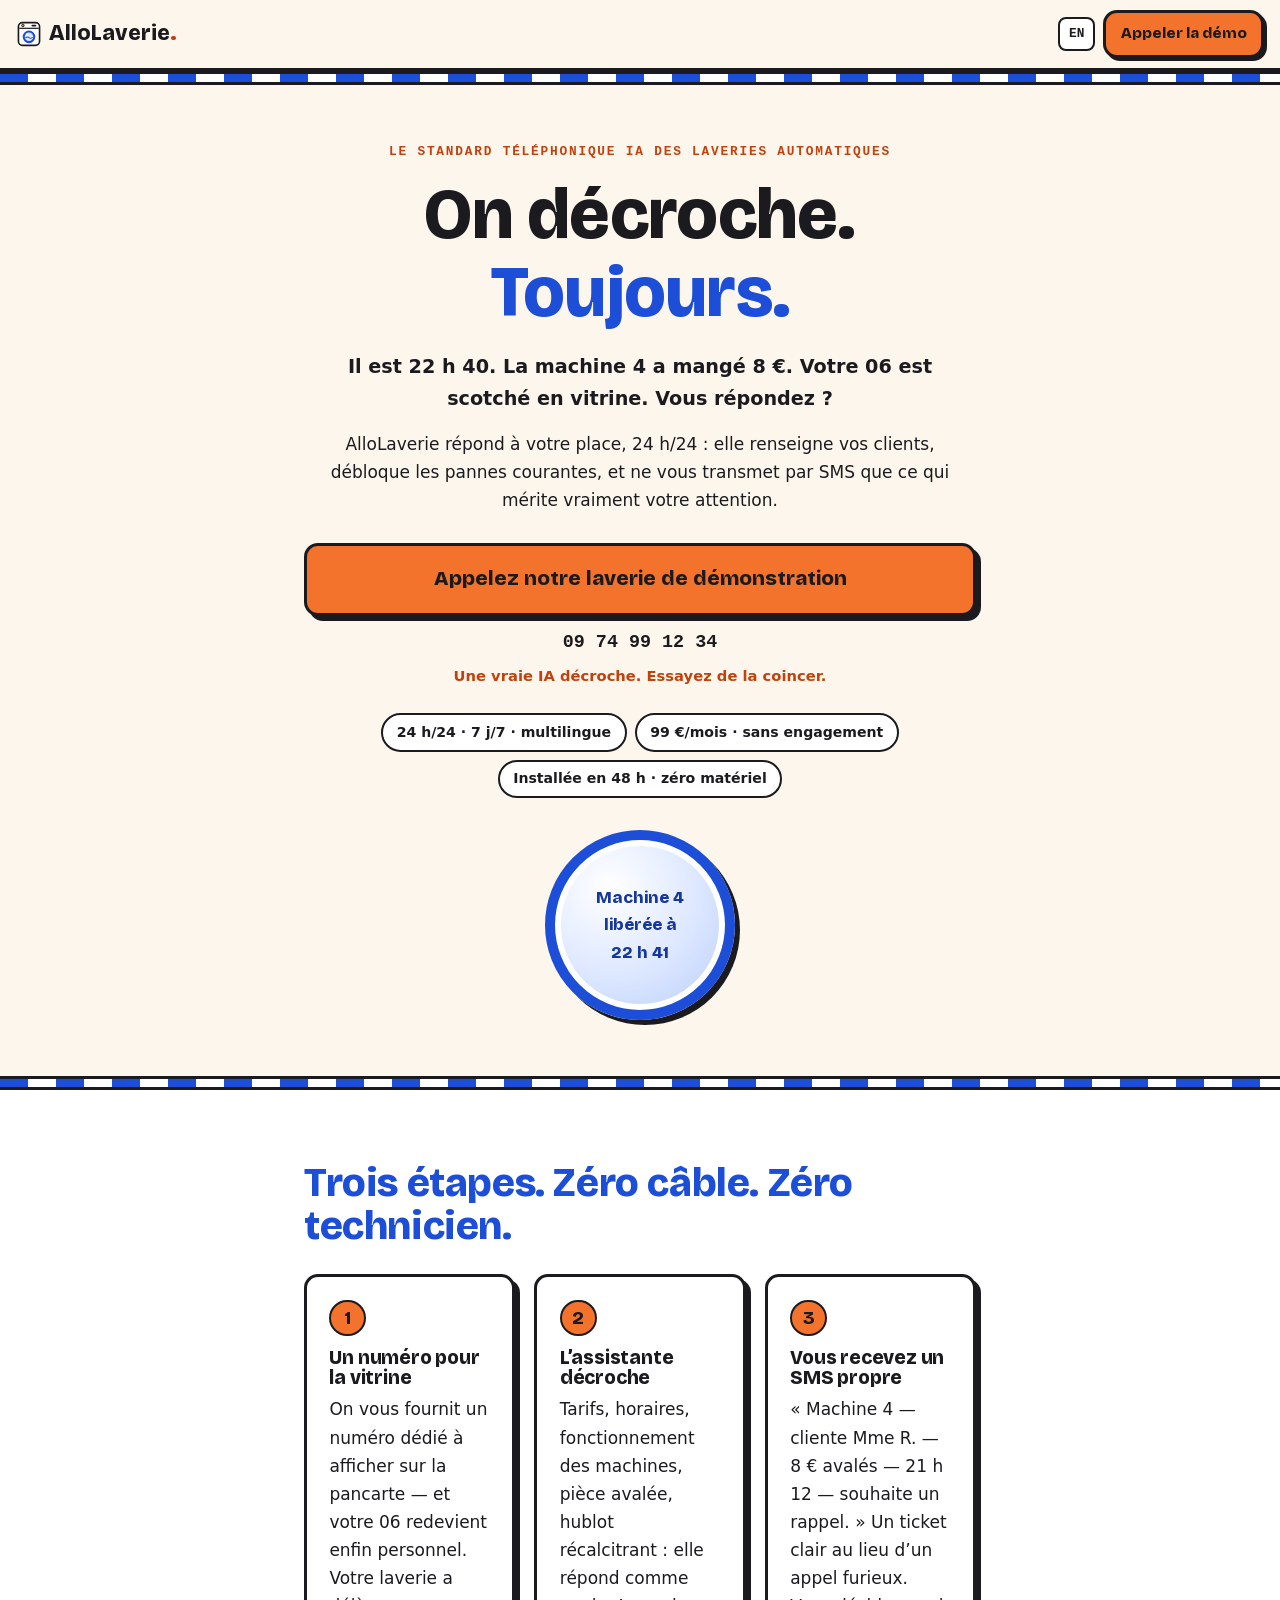
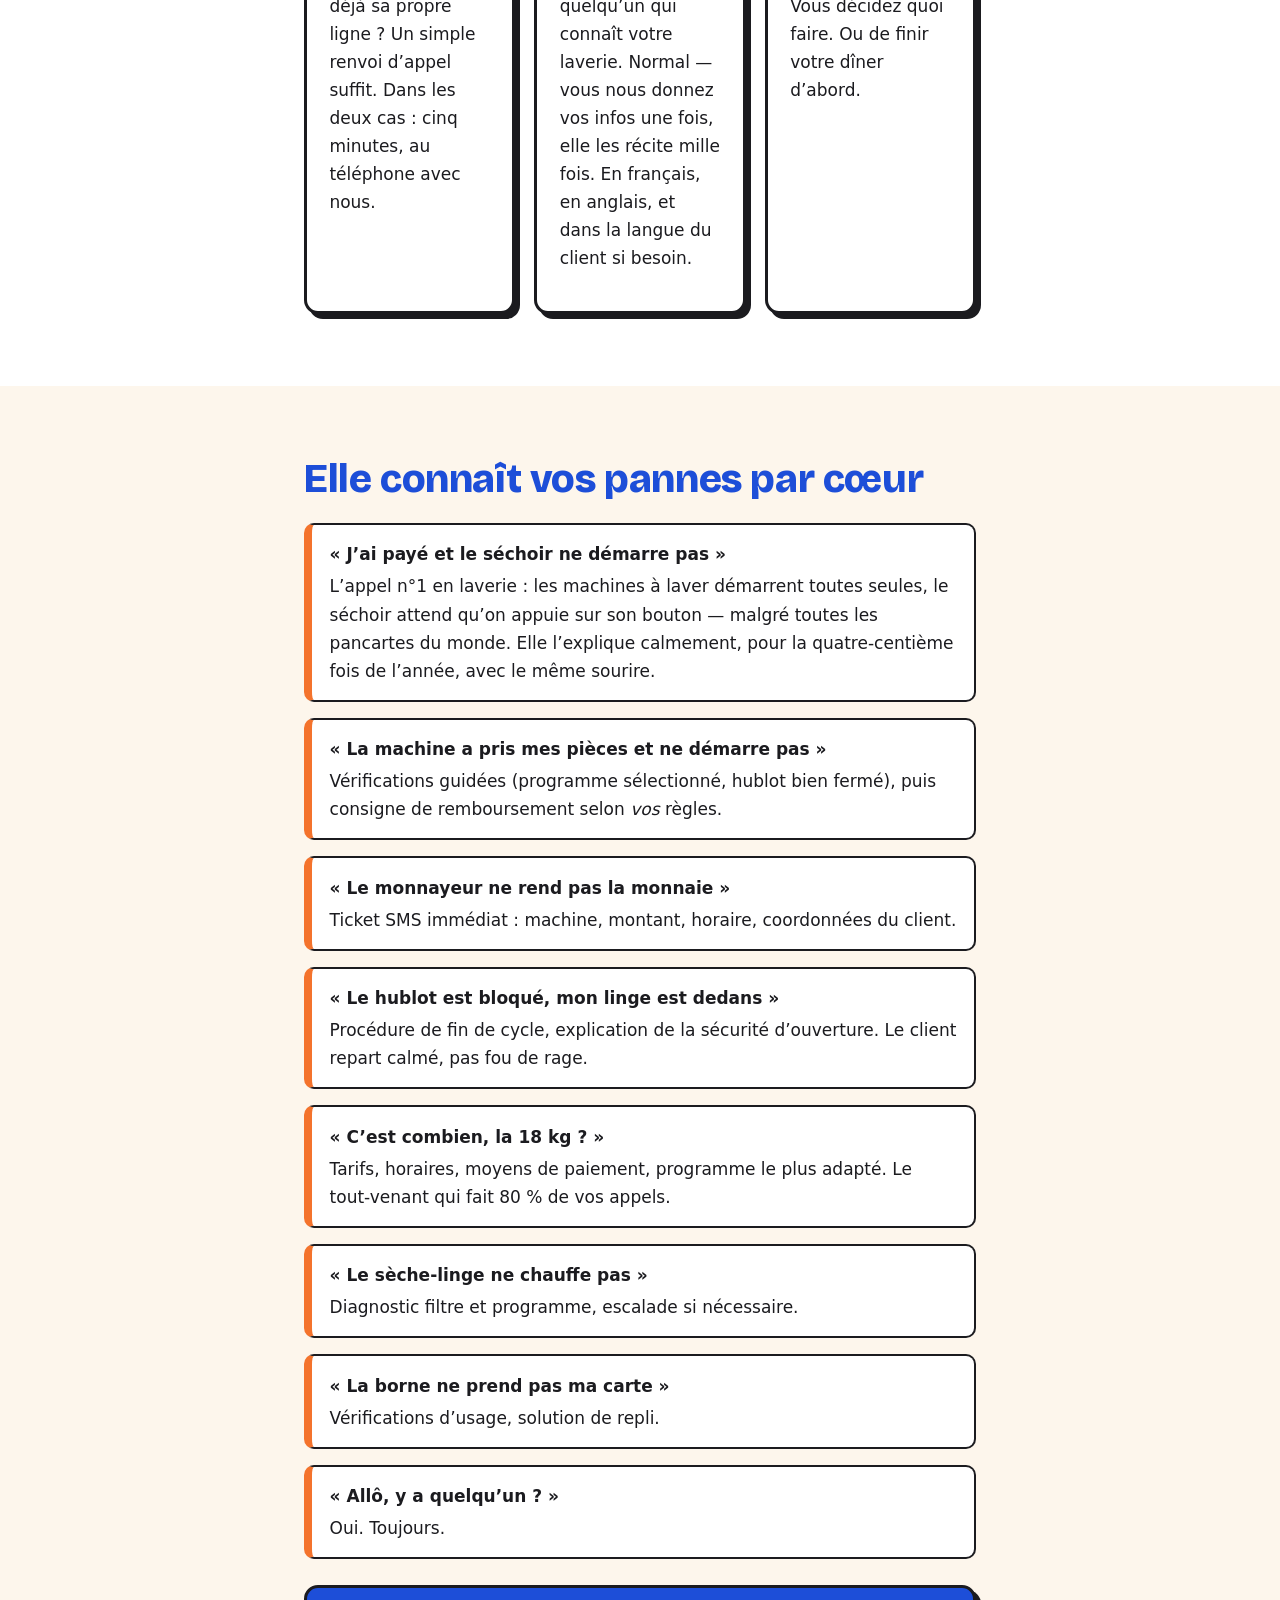
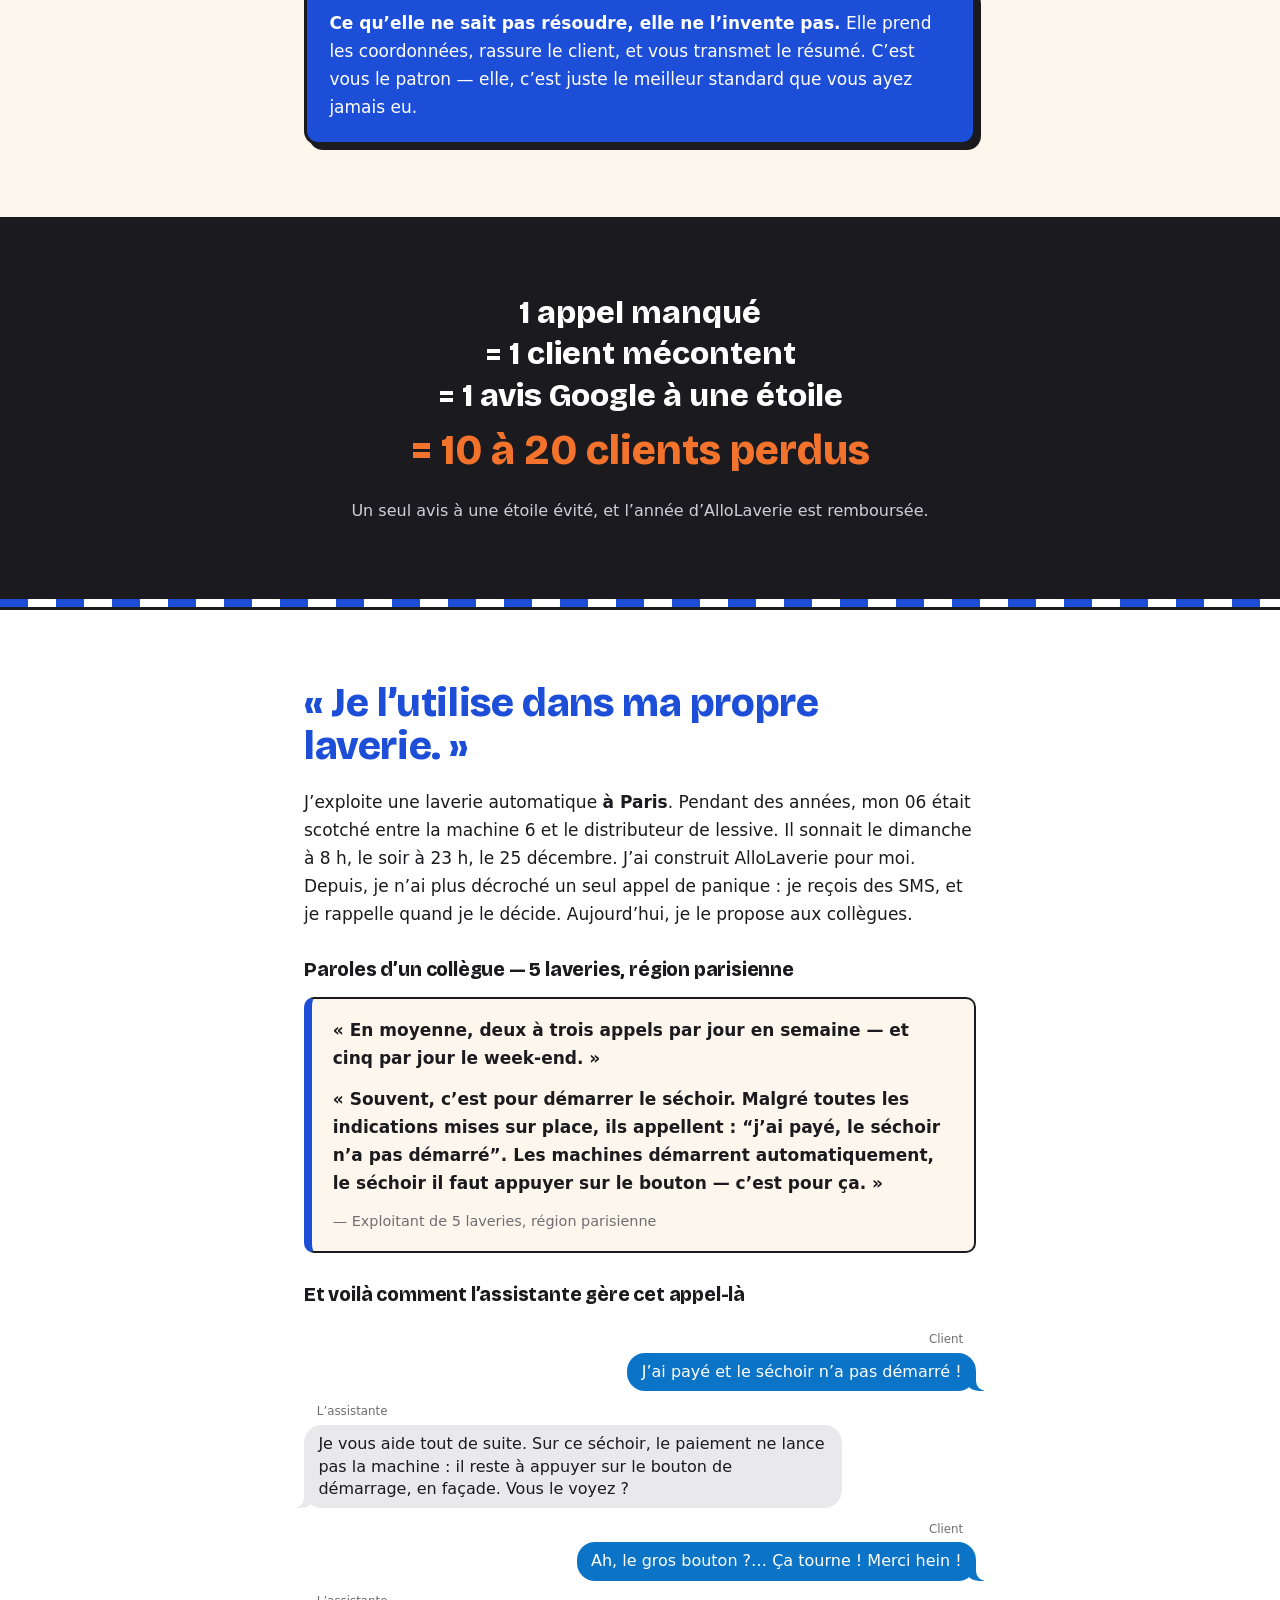
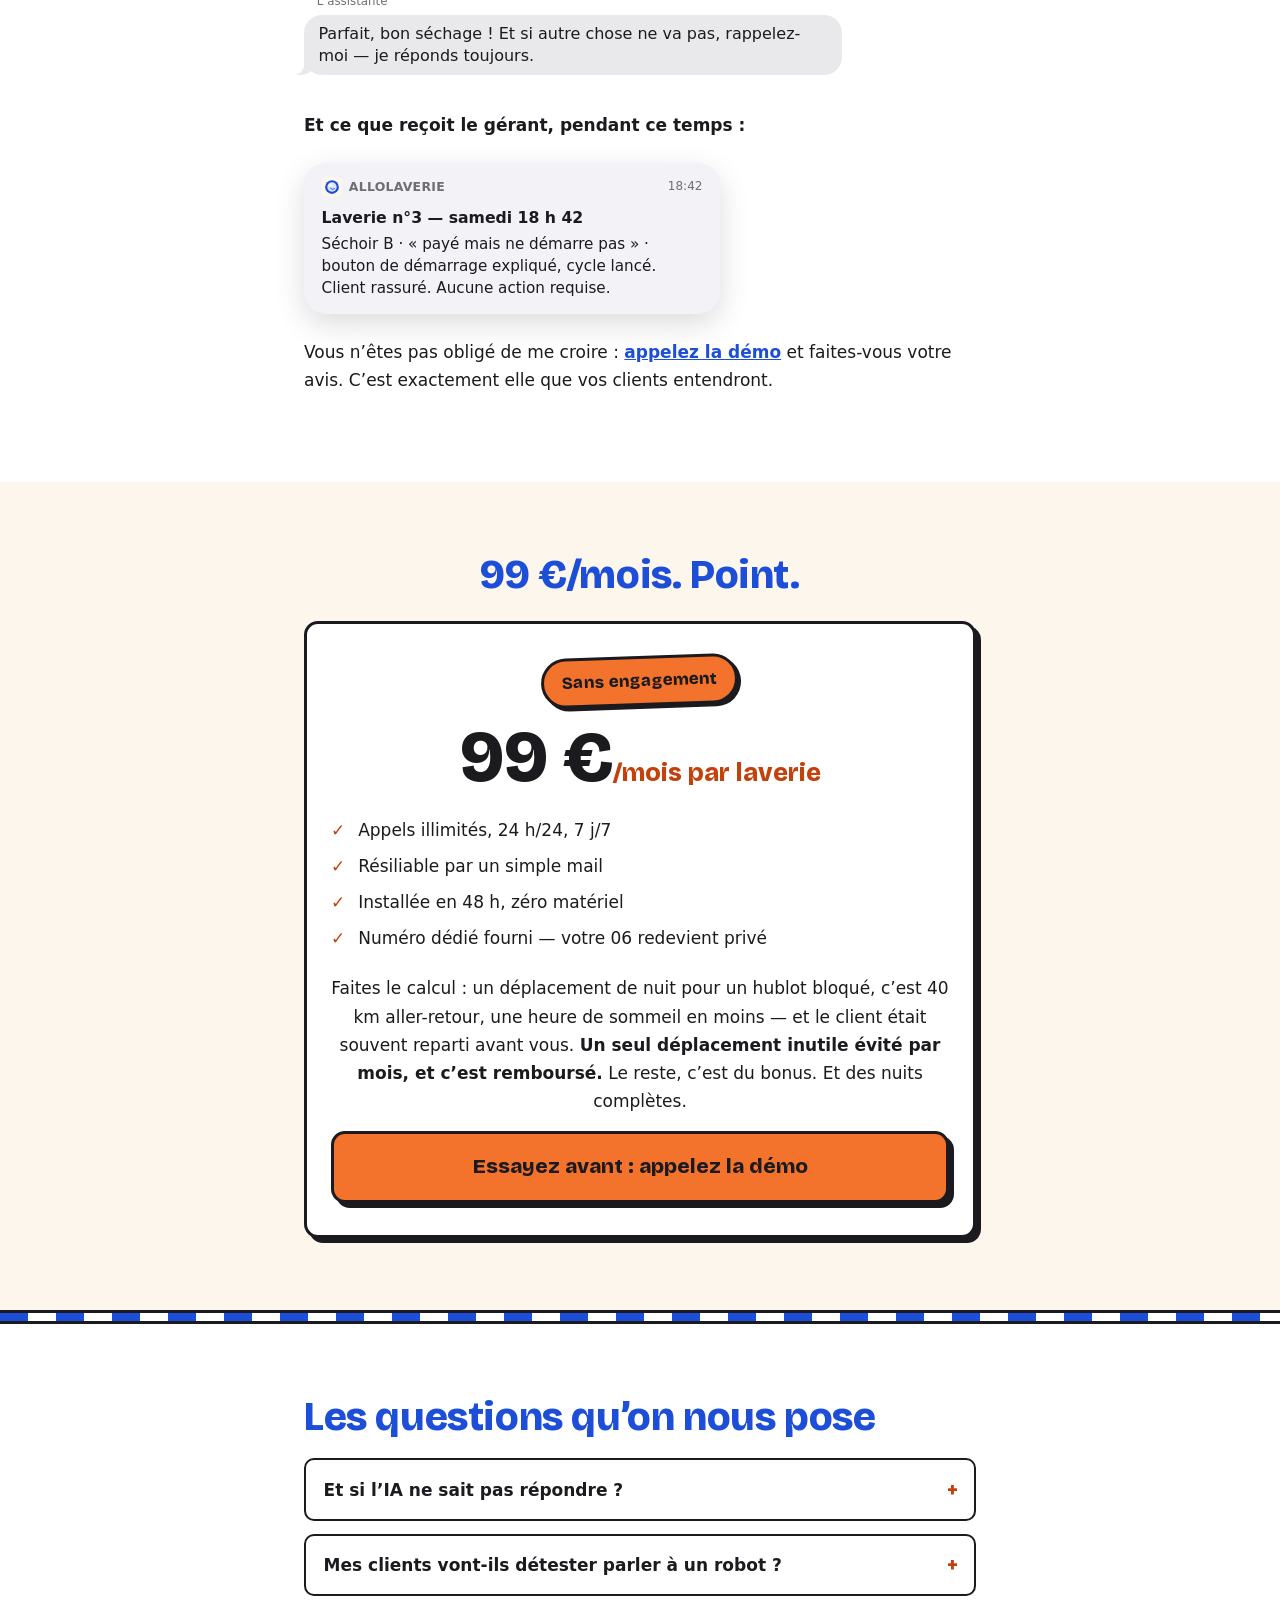
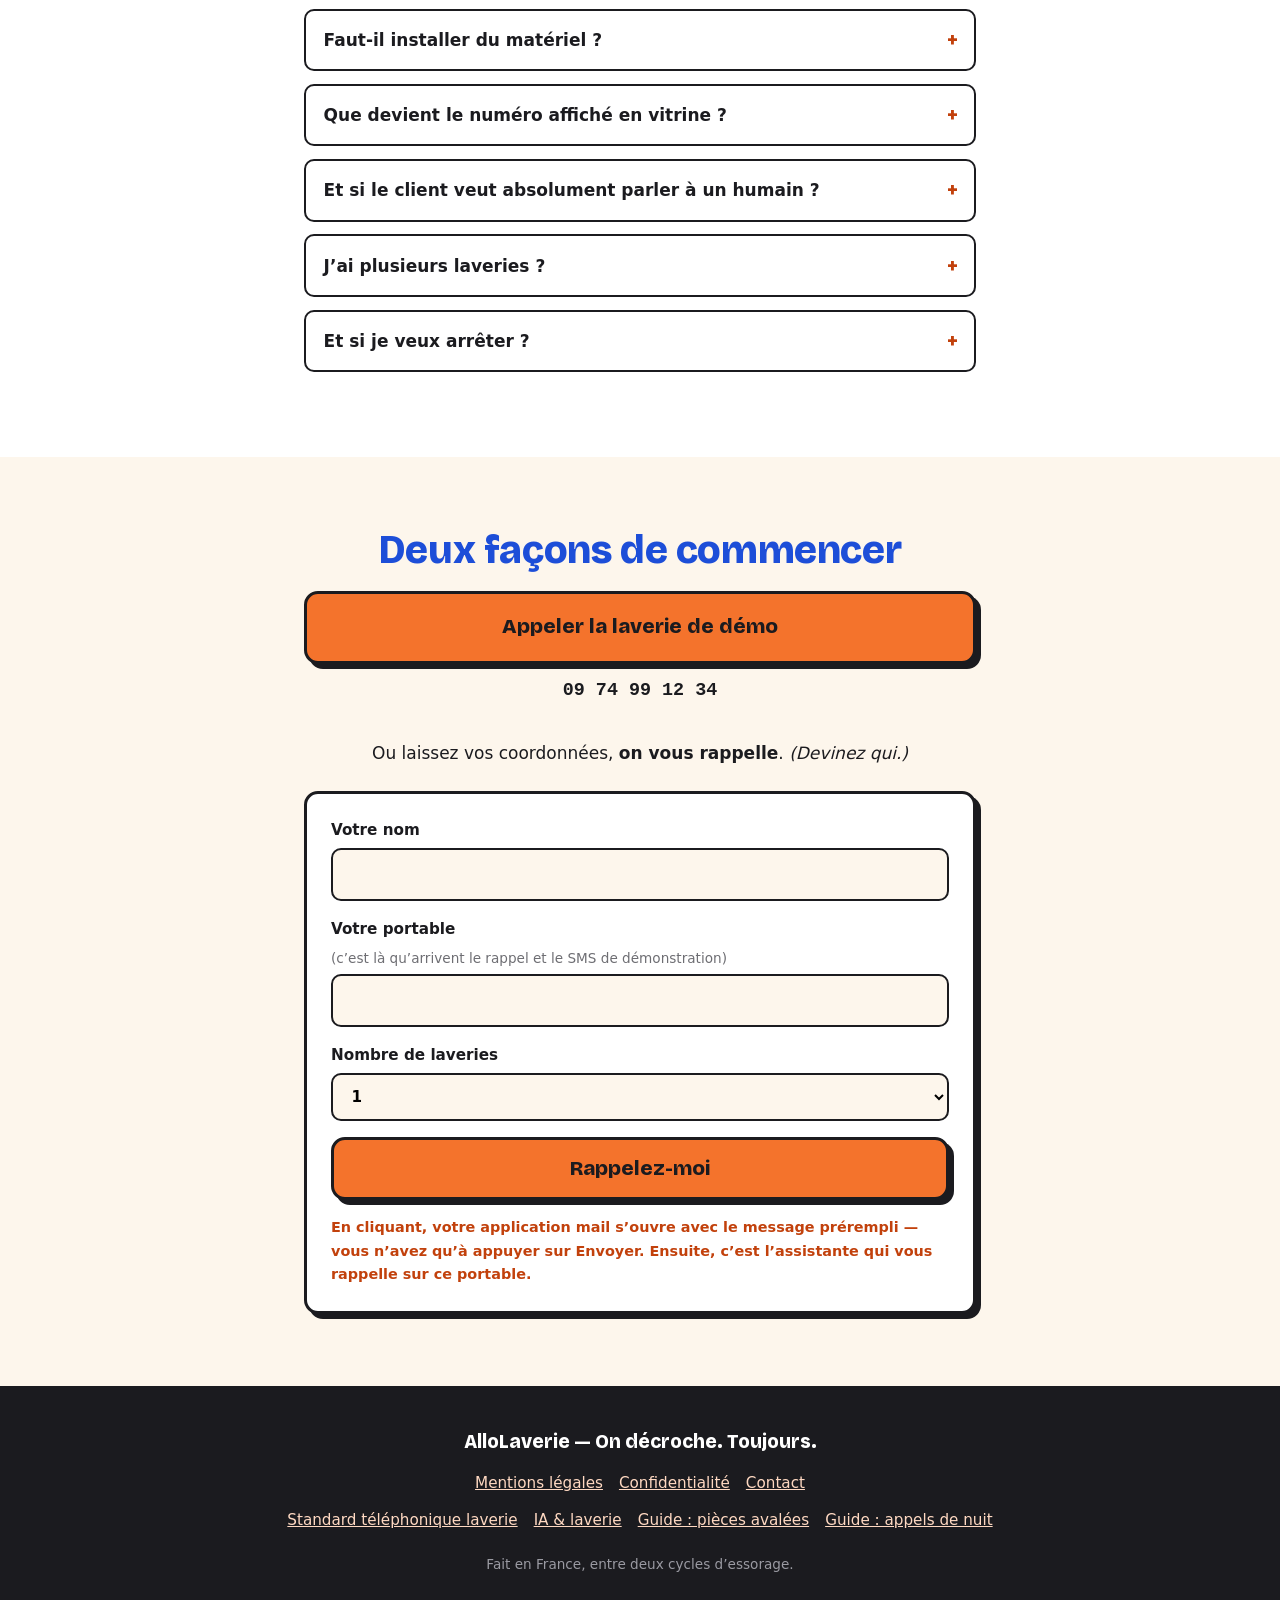
==== commit d26e638a: "feat: FAQ « et si le client veut un humain ? » (FR/EN + JSON-LD) Co-Authored-By: Claude Fable 5 <nor" ====
--- a/index.html
+++ b/index.html
@@ -78,6 +78,11 @@
           },
           {
             "@type": "Question",
+            "name": "Et si le client veut absolument parler à un humain ?",
+            "acceptedAnswer": { "@type": "Answer", "text": "L’assistante ne le retient pas : elle prend son nom, son numéro et le problème, et transmet tout au gérant par SMS, qui rappelle quand il le décide. La plupart des clients, une fois dépannés, ne demandent plus personne." }
+          },
+          {
+            "@type": "Question",
             "name": "J’ai plusieurs laveries ?",
             "acceptedAnswer": { "@type": "Answer", "text": "Chaque site a sa configuration (tarifs, machines, horaires) et chaque SMS indique quelle laverie appelle. Comptez 99 € par mois et par laverie ; au-delà de trois, contactez-nous." }
           },
@@ -306,6 +311,11 @@
         <details>
           <summary>Que devient le numéro affiché en vitrine&nbsp;?</summary>
           <p>Si c’est votre 06 perso — le cas de la plupart des collègues — on vous fournit un numéro dédié à afficher à la place, et votre portable redevient enfin privé. Si la laverie a sa propre ligne, vous la renvoyez vers nous et rien ne change. Dans les deux cas, le plus dur de l’installation, c’est de changer la pancarte.</p>
+        </details>
+
+        <details>
+          <summary>Et si le client veut absolument parler à un humain&nbsp;?</summary>
+          <p>Elle ne le retient pas de force&nbsp;: elle prend son nom, son numéro et le problème, et vous transmet tout par SMS. Vous rappelez qui vous voulez, quand vous voulez. La plupart des clients, une fois dépannés, ne demandent plus personne.</p>
         </details>
 
         <details>
